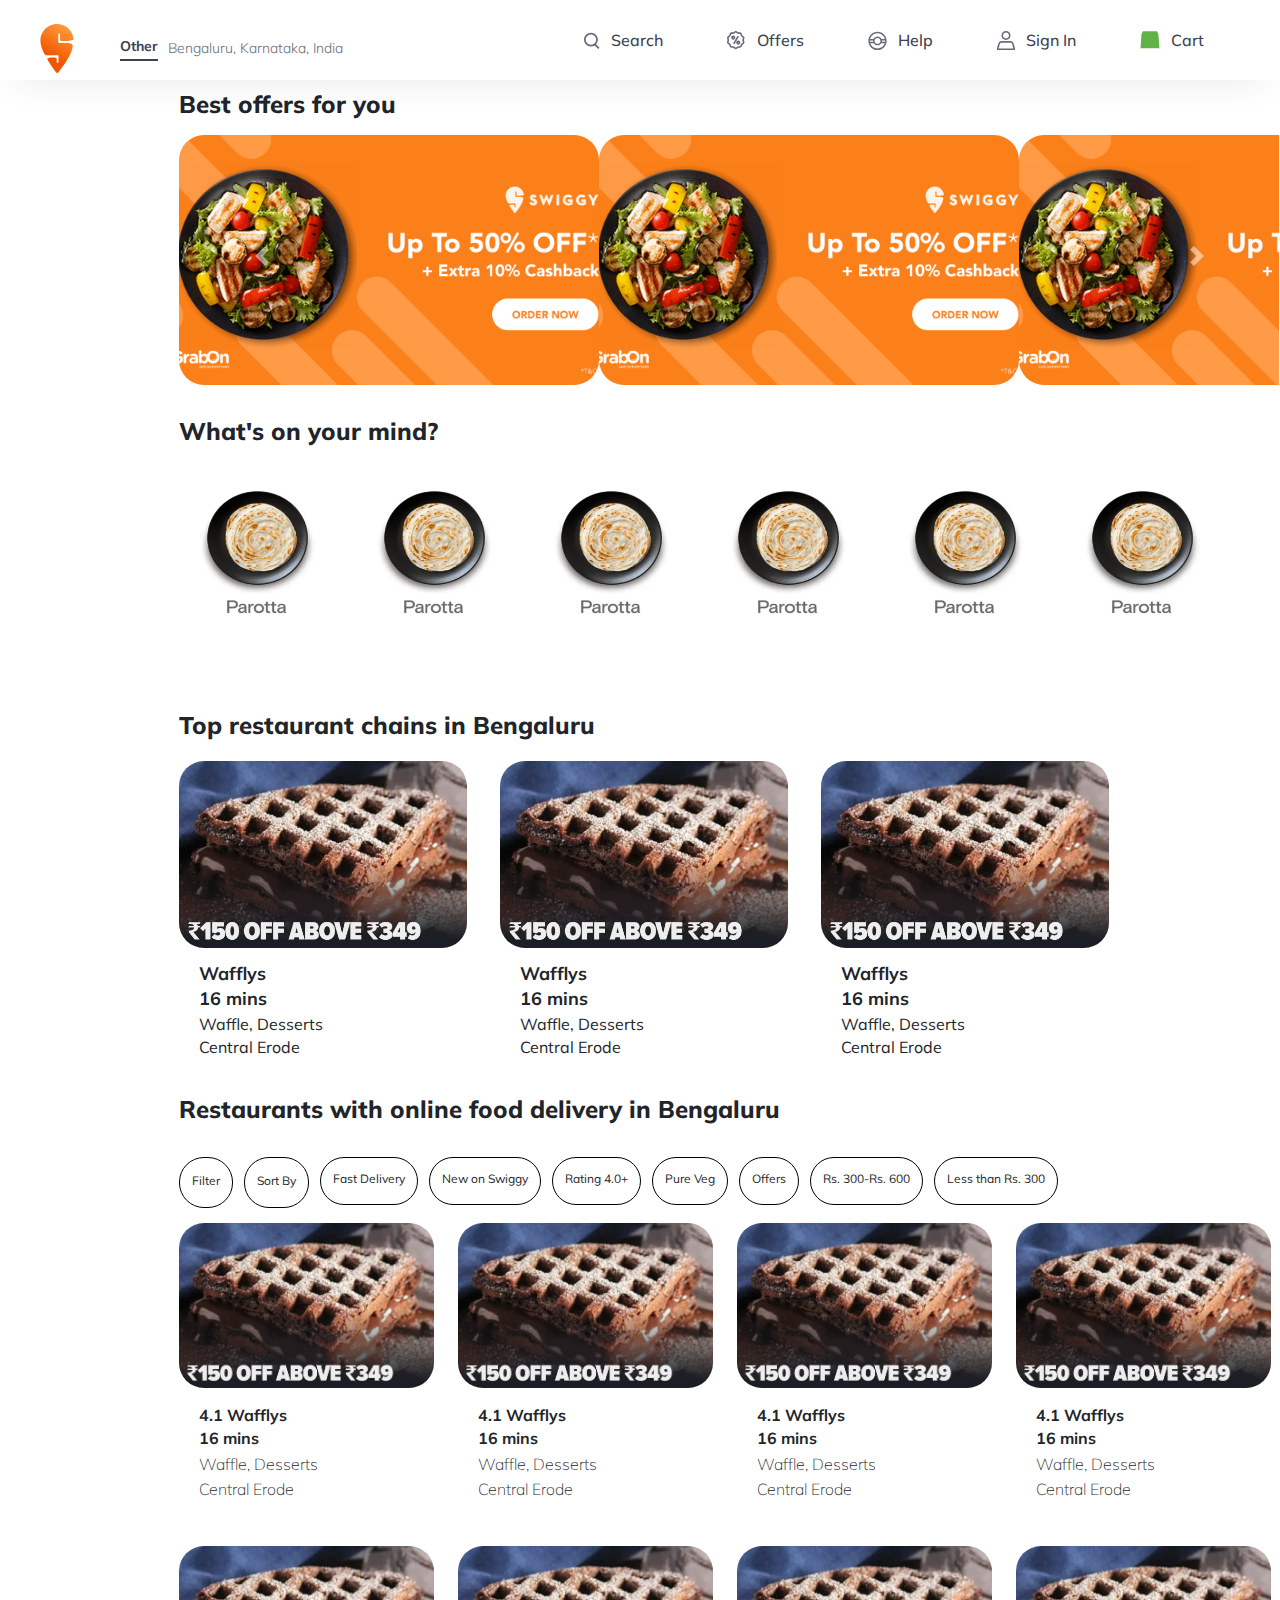
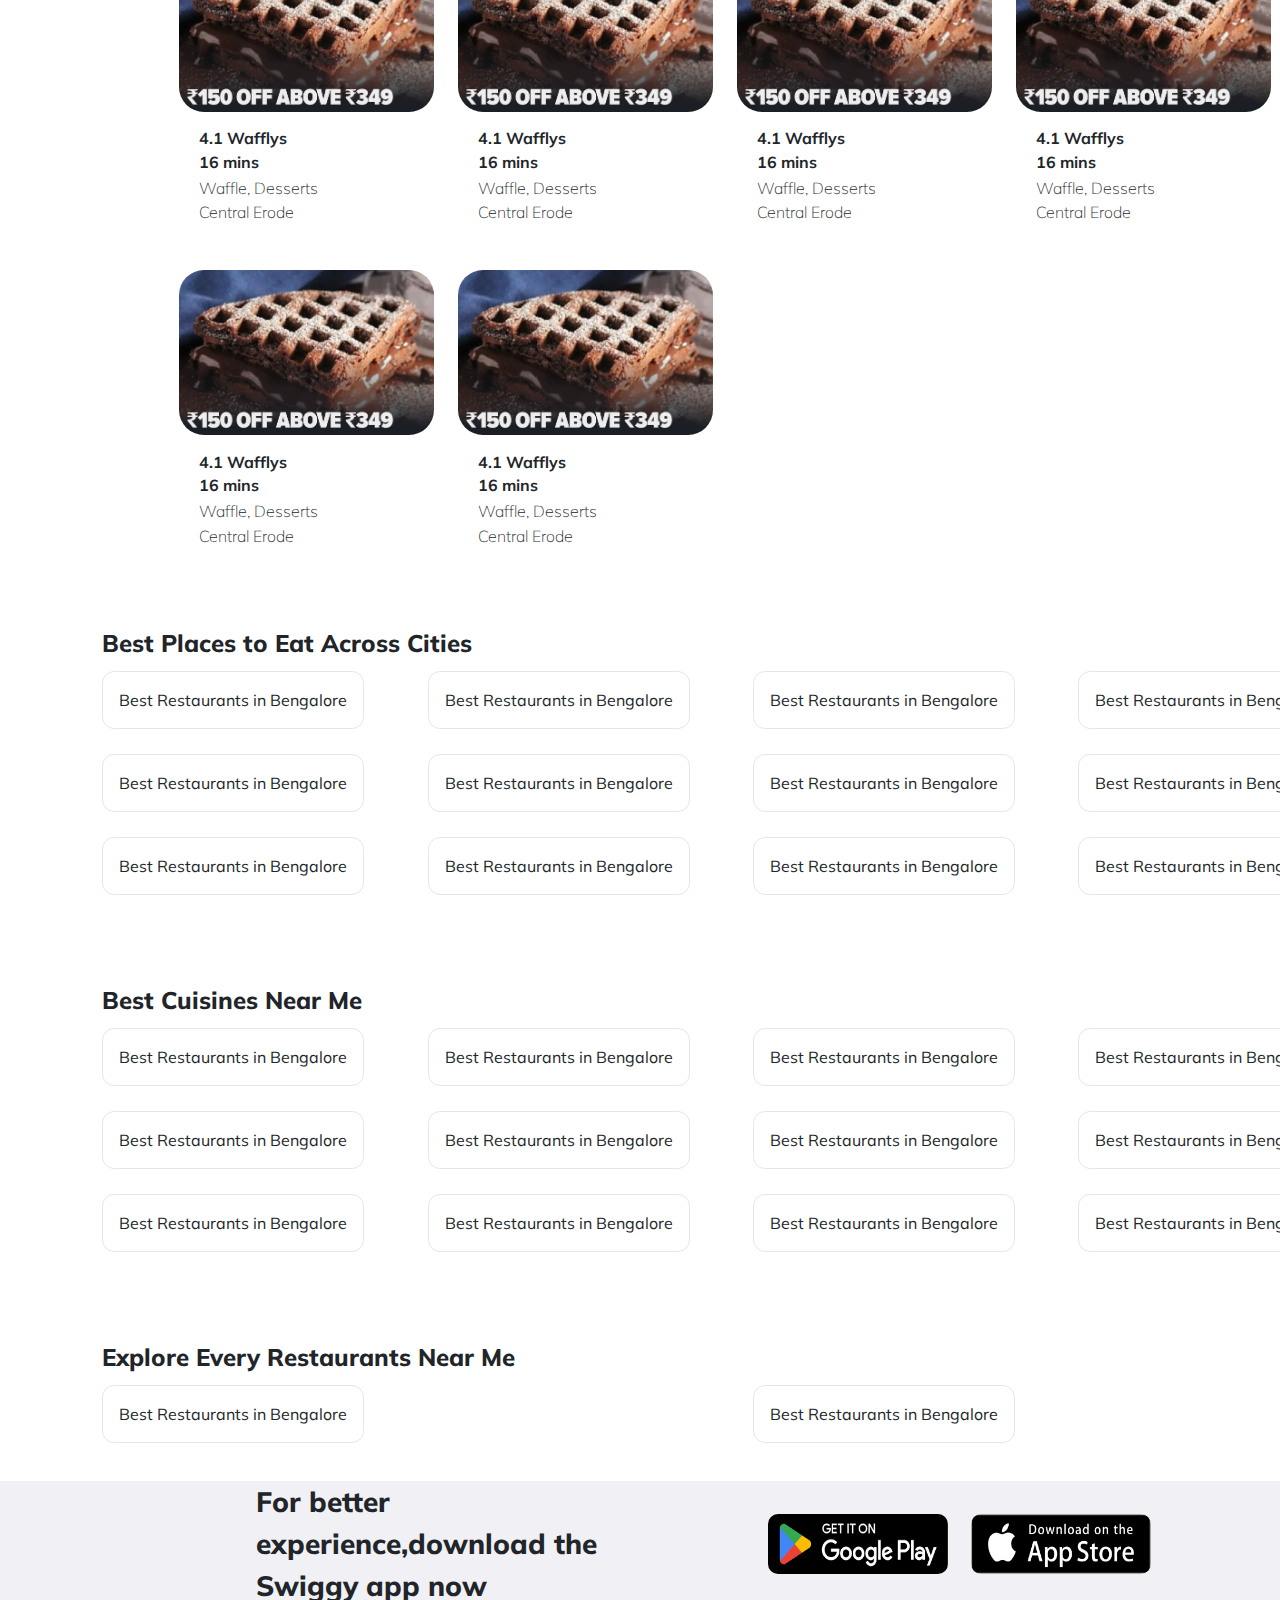
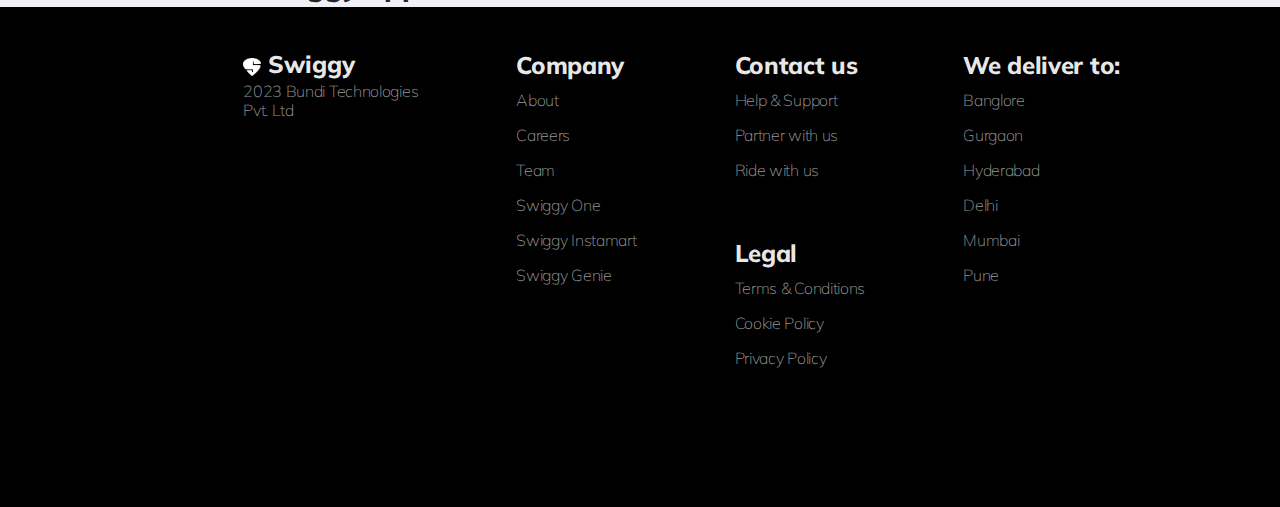
==== index.html @ 98f0576b "Initial commit of the swiggy clone" ====
<!DOCTYPE html>
<html lang="en">
  <head>
    <meta charset="UTF-8" />
    <title>
      Order food online from India's best food delivery service. Order from
      restaurants near you
    </title>
    <link rel="stylesheet" href="style.css" />
    <link rel="preconnect" href="https://fonts.googleapis.com" />
    <link rel="preconnect" href="https://fonts.gstatic.com" crossorigin />
    <link rel="stylesheet" href="https://cdn.jsdelivr.net/npm/bootstrap@4.0.0/dist/css/bootstrap.min.css" integrity="sha384-Gn5384xqQ1aoWXA+058RXPxPg6fy4IWvTNh0E263XmFcJlSAwiGgFAW/dAiS6JXm" crossorigin="anonymous">
    <link
      href="https://fonts.googleapis.com/css2?family=Mulish:wght@300;400;700;900&display=swap"
      rel="stylesheet"
    />
    <link
      rel="stylesheet"
      href="https://cdnjs.cloudflare.com/ajax/libs/font-awesome/6.2.0/css/all.min.css"
      integrity="sha512-xh6O/CkQoPOWDdYTDqeRdPCVd1SpvCA9XXcUnZS2FmJNp1coAFzvtCN9BmamE+4aHK8yyUHUSCcJHgXloTyT2A=="
      crossorigin="anonymous"
      referrerpolicy="no-referrer"
    />
  </head>

  <body>
      <header class="navigation">
        <div class="global-nav">
          <div class="nav">
            <div class="left">
              <a href="#home" class="logo">
                <svg
                  class="_8pSp-"
                  viewBox="0 0 559 825"
                  height="49"
                  width="34"
                  fill="#fc8019"
                >
                  <path
                    fill-rule="evenodd"
                    clip-rule="evenodd"
                    d="M542.92 388.542C546.805 366.526 542.355 349.598 530.881 340.76C513.621 327.466 487.698 320.236 425.954 320.236C380.271 320.236 331.225 320.286 310.268 320.275C308.322 319.894 301.285 317.604 301.02 309.112L300.734 174.289C300.727 165.779 307.531 158.857 315.943 158.839C324.369 158.825 331.204 165.723 331.211 174.226C331.211 174.226 331.421 247.414 331.441 273.424C331.441 275.936 332.892 281.8 338.549 283.328C375.43 293.267 561.865 285.999 558.967 251.804C543.147 109.96 424.476 0 280.394 0C235.021 0 192.065 10.9162 154.026 30.2754C62.9934 77.5955 -1.65904 173.107 0.0324268 283.43C1.23215 361.622 52.2203 500.605 83.434 521.234C97.8202 530.749 116.765 527.228 201.484 527.228C239.903 527.228 275.679 527.355 293.26 527.436C295.087 527.782 304.671 530.001 304.671 538.907L304.894 641.393C304.915 649.907 298.104 656.826 289.678 656.829C281.266 656.843 274.434 649.953 274.42 641.446C274.42 641.446 275.17 600.322 275.17 584.985C275.17 581.435 275.424 575.339 265.178 570.727C231.432 555.553 121.849 564.712 115.701 581.457C113.347 587.899 125.599 612.801 144.459 644.731C170.102 685.624 211.889 747.245 245.601 792.625C261.047 813.417 268.77 823.813 280.467 824.101C292.165 824.389 300.514 814.236 317.213 793.928C383.012 713.909 516.552 537.663 542.92 388.542Z"
                    fill="url(#paint0_linear_19447_66107)"
                  ></path>
                  <defs>
                    <linearGradient
                      id="paint0_linear_19447_66107"
                      x1="445.629"
                      y1="63.8626"
                      x2="160.773"
                      y2="537.598"
                      gradientUnits="userSpaceOnUse"
                    >
                      <stop stop-color="#FF993A"></stop>
                      <stop offset="1" stop-color="#F15700"></stop>
                    </linearGradient>
                  </defs>
                </svg>
              </a>
              <div class="location-div">
                <span class="other">Other</span>
                <span class="location">Bengaluru, Karnataka, India</span>
                <span class="arrow-down"
                  ><i class="fa-solid fa-angle-down"></i
                ></span>
              </div>
            </div>
            <div class="right">
              <ul class="items">
                <li>
                  <div class="nav-item">
                    <a href="">
                      <svg
                        class="_1GTCc"
                        viewBox="5 -1 12 25"
                        height="17"
                        width="17"
                        fill="#686b78"
                      >
                        <path
                          d="M17.6671481,17.1391632 L22.7253317,22.1973467 L20.9226784,24 L15.7041226,18.7814442 C14.1158488,19.8024478 12.225761,20.3946935 10.1973467,20.3946935 C4.56550765,20.3946935 0,15.8291858 0,10.1973467 C0,4.56550765 4.56550765,0 10.1973467,0 C15.8291858,0 20.3946935,4.56550765 20.3946935,10.1973467 C20.3946935,12.8789625 19.3595949,15.3188181 17.6671481,17.1391632 Z M10.1973467,17.8453568 C14.4212261,17.8453568 17.8453568,14.4212261 17.8453568,10.1973467 C17.8453568,5.97346742 14.4212261,2.54933669 10.1973467,2.54933669 C5.97346742,2.54933669 2.54933669,5.97346742 2.54933669,10.1973467 C2.54933669,14.4212261 5.97346742,17.8453568 10.1973467,17.8453568 Z"
                        ></path>
                      </svg>
                      <span>Search</span>
                    </a>
                  </div>
                </li>
                <li>
                  <div class="nav-item">
                    <a href="">
                      <svg
                        class="_1GTCc"
                        viewBox="0 0 32 32"
                        height="19"
                        width="19"
                        fill="#686b78"
                      >
                        <path
                          d="M14.2 2.864l-1.899 1.38c-0.612 0.447-1.35 0.687-2.11 0.687h-2.352c-0.386 0-0.727 0.248-0.845 0.613l-0.728 2.238c-0.235 0.721-0.691 1.348-1.302 1.79l-1.905 1.385c-0.311 0.226-0.442 0.626-0.323 0.991l0.728 2.241c0.232 0.719 0.232 1.492-0.001 2.211l-0.727 2.237c-0.119 0.366 0.011 0.767 0.323 0.994l1.906 1.384c0.61 0.445 1.064 1.070 1.3 1.79l0.728 2.24c0.118 0.365 0.459 0.613 0.844 0.613h2.352c0.759 0 1.497 0.24 2.107 0.685l1.9 1.381c0.313 0.227 0.736 0.227 1.048 0.001l1.9-1.38c0.613-0.447 1.349-0.687 2.11-0.687h2.352c0.384 0 0.726-0.248 0.845-0.615l0.727-2.235c0.233-0.719 0.688-1.346 1.302-1.794l1.904-1.383c0.311-0.226 0.442-0.627 0.323-0.993l-0.728-2.239c-0.232-0.718-0.232-1.49 0.001-2.213l0.727-2.238c0.119-0.364-0.012-0.765-0.324-0.992l-1.901-1.383c-0.614-0.445-1.070-1.074-1.302-1.793l-0.727-2.236c-0.119-0.366-0.461-0.614-0.845-0.614h-2.352c-0.76 0-1.497-0.239-2.107-0.685l-1.903-1.382c-0.313-0.227-0.736-0.226-1.047-0.001zM16.829 0.683l1.907 1.385c0.151 0.11 0.331 0.168 0.521 0.168h2.352c1.551 0 2.927 1 3.408 2.475l0.728 2.241c0.057 0.177 0.169 0.332 0.321 0.442l1.902 1.383c1.258 0.912 1.784 2.531 1.304 4.006l-0.726 2.234c-0.058 0.182-0.058 0.375-0.001 0.552l0.727 2.237c0.48 1.477-0.046 3.096-1.303 4.007l-1.9 1.38c-0.153 0.112-0.266 0.268-0.324 0.447l-0.727 2.237c-0.48 1.477-1.856 2.477-3.408 2.477h-2.352c-0.19 0-0.37 0.058-0.523 0.17l-1.904 1.383c-1.256 0.911-2.956 0.911-4.213-0.001l-1.903-1.384c-0.15-0.11-0.332-0.168-0.521-0.168h-2.352c-1.554 0-2.931-1.001-3.408-2.477l-0.726-2.234c-0.059-0.18-0.173-0.338-0.324-0.448l-1.902-1.381c-1.258-0.912-1.784-2.53-1.304-4.008l0.727-2.235c0.058-0.179 0.058-0.373 0.001-0.551l-0.727-2.236c-0.481-1.476 0.046-3.095 1.302-4.006l1.905-1.385c0.151-0.11 0.264-0.265 0.323-0.444l0.727-2.235c0.478-1.476 1.855-2.477 3.408-2.477h2.352c0.189 0 0.371-0.059 0.523-0.17l1.902-1.383c1.256-0.911 2.956-0.911 4.212 0zM18.967 23.002c-1.907 0-3.453-1.546-3.453-3.453s1.546-3.453 3.453-3.453c1.907 0 3.453 1.546 3.453 3.453s-1.546 3.453-3.453 3.453zM18.967 20.307c0.419 0 0.758-0.339 0.758-0.758s-0.339-0.758-0.758-0.758c-0.419 0-0.758 0.339-0.758 0.758s0.339 0.758 0.758 0.758zM10.545 14.549c-1.907 0-3.453-1.546-3.453-3.453s1.546-3.453 3.453-3.453c1.907 0 3.453 1.546 3.453 3.453s-1.546 3.453-3.453 3.453zM10.545 11.855c0.419 0 0.758-0.339 0.758-0.758s-0.339-0.758-0.758-0.758c-0.419 0-0.758 0.339-0.758 0.758s0.339 0.758 0.758 0.758zM17.78 7.882l2.331 1.352-7.591 13.090-2.331-1.352 7.591-13.090z"
                        ></path>
                      </svg>
                      <span>Offers</span>
                    </a>
                  </div>
                </li>
                <li>
                  <div class="nav-item">
                    <a href="">
                      <svg
                        class="_1GTCc"
                        viewBox="6 -1 12 25"
                        height="19"
                        width="19"
                        fill="#686b78"
                      >
                        <path
                          d="M21.966903,13.2244898 C22.0156989,12.8231523 22.0408163,12.4145094 22.0408163,12 C22.0408163,11.8357822 22.036874,11.6724851 22.029079,11.5101984 L17.8574333,11.5102041 C17.8707569,11.6717062 17.877551,11.8350597 17.877551,12 C17.877551,12.4199029 17.8335181,12.8295214 17.749818,13.2244898 L21.966903,13.2244898 Z M21.5255943,15.1836735 L16.9414724,15.1836735 C15.8950289,16.8045422 14.0728218,17.877551 12,17.877551 C9.92717823,17.877551 8.1049711,16.8045422 7.05852762,15.1836735 L2.47440565,15.1836735 C3.80564362,19.168549 7.56739481,22.0408163 12,22.0408163 C16.4326052,22.0408163 20.1943564,19.168549 21.5255943,15.1836735 Z M21.7400381,9.55102041 C20.6468384,5.18931674 16.7006382,1.95918367 12,1.95918367 C7.2993618,1.95918367 3.3531616,5.18931674 2.25996187,9.55102041 L6.6553883,9.55102041 C7.58404845,7.5276442 9.62792376,6.12244898 12,6.12244898 C14.3720762,6.12244898 16.4159515,7.5276442 17.3446117,9.55102041 L21.7400381,9.55102041 Z M2.03309705,13.2244898 L6.25018203,13.2244898 C6.16648186,12.8295214 6.12244898,12.4199029 6.12244898,12 C6.12244898,11.8350597 6.1292431,11.6717062 6.14256675,11.5102041 L1.97092075,11.5102041 C1.96312595,11.6724851 1.95918367,11.8357822 1.95918367,12 C1.95918367,12.4145094 1.98430112,12.8231523 2.03309705,13.2244898 Z M12,24 C5.372583,24 0,18.627417 0,12 C0,5.372583 5.372583,0 12,0 C18.627417,0 24,5.372583 24,12 C24,18.627417 18.627417,24 12,24 Z M12,15.9183673 C14.1640545,15.9183673 15.9183673,14.1640545 15.9183673,12 C15.9183673,9.83594547 14.1640545,8.08163265 12,8.08163265 C9.83594547,8.08163265 8.08163265,9.83594547 8.08163265,12 C8.08163265,14.1640545 9.83594547,15.9183673 12,15.9183673 Z"
                        ></path>
                      </svg>
                      <span>Help</span>
                    </a>
                  </div>
                </li>
                <li>
                  <div class="nav-item">
                    <a href="">
                      <svg
                        class="_1GTCc"
                        viewBox="6 0 12 24"
                        height="19"
                        width="18"
                        fill="#686b78"
                      >
                        <path
                          d="M11.9923172,11.2463768 C8.81761115,11.2463768 6.24400341,8.72878961 6.24400341,5.62318841 C6.24400341,2.5175872 8.81761115,0 11.9923172,0 C15.1670232,0 17.740631,2.5175872 17.740631,5.62318841 C17.740631,8.72878961 15.1670232,11.2463768 11.9923172,11.2463768 Z M11.9923172,9.27536232 C14.0542397,9.27536232 15.7257581,7.64022836 15.7257581,5.62318841 C15.7257581,3.60614845 14.0542397,1.97101449 11.9923172,1.97101449 C9.93039471,1.97101449 8.25887628,3.60614845 8.25887628,5.62318841 C8.25887628,7.64022836 9.93039471,9.27536232 11.9923172,9.27536232 Z M24,24 L0,24 L1.21786143,19.7101449 L2.38352552,15.6939891 C2.85911209,14.0398226 4.59284263,12.7536232 6.3530098,12.7536232 L17.6316246,12.7536232 C19.3874139,12.7536232 21.1256928,14.0404157 21.6011089,15.6939891 L22.9903494,20.5259906 C23.0204168,20.63057 23.0450458,20.7352884 23.0641579,20.8398867 L24,24 Z M21.1127477,21.3339312 L21.0851024,21.2122487 C21.0772161,21.1630075 21.0658093,21.1120821 21.0507301,21.0596341 L19.6614896,16.2276325 C19.4305871,15.4245164 18.4851476,14.7246377 17.6316246,14.7246377 L6.3530098,14.7246377 C5.4959645,14.7246377 4.55444948,15.4231177 4.32314478,16.2276325 L2.75521062,21.6811594 L2.65068631,22.0289855 L21.3185825,22.0289855 L21.1127477,21.3339312 Z"
                        ></path>
                      </svg>
                      <span>Sign In</span>
                    </a>
                  </div>
                </li>
                <li>
                  <div class="nav-item">
                    <a href="">
                      <svg
                        class="_1GTCc _173fq"
                        viewBox="-1 0 37 32"
                        height="20"
                        width="20"
                        fill="#60b246"
                      >
                        <path
                          d="M4.438 0l-2.598 5.11-1.84 26.124h34.909l-1.906-26.124-2.597-5.11z"
                        ></path>
                      </svg>
                      <span>Cart</span>
                    </a>
                  </div>
                </li>
              </ul>
            </div>
          </div>
        </div>
      </header>
      <section class="main">
        <div class="offers">
          <h2>Best offers for you</h2>
          <div class="offer_items carousel slide" id="mycarousel" data-ride="carousel">
            <div class="carousel-inner">
              <div class="carousel-item active"><img src="./images/offer1.png" width="420" height="250"></a></div>
              <div class="carousel-item active"><img src="./images/offer1.png" width="420" height="250"></div>
              <div class="carousel-item active"><img src="./images/offer1.png" width="420" height="250"></div>
              <div class="carousel-item"><img src="./images/offer1.png" width="420" height="250"></div>
              <a class="carousel-control-prev" href="#mycarousel" role="button" data-slide="prev">
                <span class="carousel-control-prev-icon" aria-hidden="true"></span>
                <span class="sr-only">Previous</span>
              </a>
              <a class="carousel-control-next" href="#mycarousel" role="button" data-slide="next">
                <span class="carousel-control-next-icon" aria-hidden="true"></span>
                <span class="sr-only">Next</span>
              </a>
            </div>
          </div>
        </div>
        <div class="dishes">
          <h2>What's on your mind?</h2>
          <div class="variety">
            <img src="./images/parotta.png" width="140" height="140">
            <img src="./images/parotta.png" width="140" height="140">
            <img src="./images/parotta.png" width="140" height="140">
            <img src="./images/parotta.png" width="140" height="140">
            <img src="./images/parotta.png" width="140" height="140">
            <img src="./images/parotta.png" width="140" height="140">
          </div>
        </div>

        <div class="top_restaurant">
          <h2>Top restaurant chains in Bengaluru</h2>
          <div class="restaurant_types">
            <div class="card" style="width: 18rem;">
              <img class="card-img-top" src="images/waffy.png" alt="Card image cap">
              <div class="card-body">
                <h5>Wafflys</h5>
                <h5>16 mins</h5>
                <p>Waffle, Desserts</p>
                <p class="address">Central Erode</p>
              </div>
            </div>
            <div class="card" style="width: 18rem;">
              <img class="card-img-top" src="images/waffy.png" alt="Card image cap">
              <div class="card-body">
                <h5>Wafflys</h5>
                <h5>16 mins</h5>
                <p>Waffle, Desserts</p>
                <p class="address">Central Erode</p>
              </div>
            </div>
            <div class="card" style="width: 18rem;">
              <img class="card-img-top" src="images/waffy.png" alt="Card image cap">
              <div class="card-body">
                <h5>Wafflys</h5>
                <h5>16 mins</h5>
                <p>Waffle, Desserts</p>
                <p class="address">Central Erode</p>
              </div>
            </div>
          </div>
        </div>
        <h2 class="online_food">Restaurants with online food delivery in Bengaluru</h2>
        <div class="buttons">
          <div class="filters">
            <p>Filter <span><i class="fa-solid fa-sliders"></i></span></p>
          </div>
          <div class="filters">
            <p>Sort By <span><i class="fa-solid fa-arrow-down"></i></span></p>
          </div>
          <div class="filters">
            <p>Fast Delivery</p>
          </div>
          <div class="filters">
            <p>New on Swiggy</p>
          </div>
          <div class="filters">
            <p>Rating 4.0+</p>
          </div>
          <div class="filters">
            <p>Pure Veg</p>
          </div>
          <div class="filters">
            <p>Offers</p>
          </div>
          <div class="filters">
            <p>Rs. 300-Rs. 600</p>
          </div>
          <div class="filters">
            <p>Less than Rs. 300</p>
          </div>
        </div>

        <div class="restaurants">
          <div class="card">
            <img class="card-img-top" src="images/waffy.png" alt="Card image cap">
            <div class="card-body">
              <h5><span><i class="fa-solid fa-star"></i></span>4.1 <span class="dot"><i class="fa-solid fa-circle"></i></span> Wafflys</h5>
              <h5>16 mins</h5>
              <p>Waffle, Desserts</p>
              <p class="address">Central Erode</p>
            </div>
          </div>
          <div class="card">
            <img class="card-img-top" src="images/waffy.png" alt="Card image cap">
            <div class="card-body">
              <h5><span><i class="fa-solid fa-star"></i></span>4.1 <span class="dot"><i class="fa-solid fa-circle"></i></span> Wafflys</h5>
              <h5>16 mins</h5>
              <p>Waffle, Desserts</p>
              <p class="address">Central Erode</p>
            </div>
          </div>
          <div class="card">
            <img class="card-img-top" src="images/waffy.png" alt="Card image cap">
            <div class="card-body">
              <h5><span><i class="fa-solid fa-star"></i></span>4.1 <span class="dot"><i class="fa-solid fa-circle"></i></span> Wafflys</h5>
              <h5>16 mins</h5>
              <p>Waffle, Desserts</p>
              <p class="address">Central Erode</p>
            </div>
          </div>
          <div class="card">
            <img class="card-img-top" src="images/waffy.png" alt="Card image cap">
            <div class="card-body">
              <h5><span><i class="fa-solid fa-star"></i></span>4.1 <span class="dot"><i class="fa-solid fa-circle"></i></span> Wafflys</h5>
              <h5>16 mins</h5>
              <p>Waffle, Desserts</p>
              <p class="address">Central Erode</p>
            </div>
          </div>
          <div class="card">
            <img class="card-img-top" src="images/waffy.png" alt="Card image cap">
            <div class="card-body">
              <h5><span><i class="fa-solid fa-star"></i></span>4.1 <span class="dot"><i class="fa-solid fa-circle"></i></span> Wafflys</h5>
              <h5>16 mins</h5>
              <p>Waffle, Desserts</p>
              <p class="address">Central Erode</p>
            </div>
          </div>
          <div class="card">
            <img class="card-img-top" src="images/waffy.png" alt="Card image cap">
            <div class="card-body">
              <h5><span><i class="fa-solid fa-star"></i></span>4.1 <span class="dot"><i class="fa-solid fa-circle"></i></span> Wafflys</h5>
              <h5>16 mins</h5>
              <p>Waffle, Desserts</p>
              <p class="address">Central Erode</p>
            </div>
          </div>
          <div class="card">
            <img class="card-img-top" src="images/waffy.png" alt="Card image cap">
            <div class="card-body">
              <h5><span><i class="fa-solid fa-star"></i></span>4.1 <span class="dot"><i class="fa-solid fa-circle"></i></span> Wafflys</h5>
              <h5>16 mins</h5>
              <p>Waffle, Desserts</p>
              <p class="address">Central Erode</p>
            </div>
          </div>
          <div class="card">
            <img class="card-img-top" src="images/waffy.png" alt="Card image cap">
            <div class="card-body">
              <h5><span><i class="fa-solid fa-star"></i></span>4.1 <span class="dot"><i class="fa-solid fa-circle"></i></span> Wafflys</h5>
              <h5>16 mins</h5>
              <p>Waffle, Desserts</p>
              <p class="address">Central Erode</p>
            </div>
          </div>
          <div class="card">
            <img class="card-img-top" src="images/waffy.png" alt="Card image cap">
            <div class="card-body">
              <h5><span><i class="fa-solid fa-star"></i></span>4.1 <span class="dot"><i class="fa-solid fa-circle"></i></span> Wafflys</h5>
              <h5>16 mins</h5>
              <p>Waffle, Desserts</p>
              <p class="address">Central Erode</p>
            </div>
          </div>
          <div class="card">
            <img class="card-img-top" src="images/waffy.png" alt="Card image cap">
            <div class="card-body">
              <h5><span><i class="fa-solid fa-star"></i></span>4.1 <span class="dot"><i class="fa-solid fa-circle"></i></span> Wafflys</h5>
              <h5>16 mins</h5>
              <p>Waffle, Desserts</p>
              <p class="address">Central Erode</p>
            </div>
          </div>
        </div>
      </section>
      <section class="best_places">
        <div class="across">
          <h2>Best Places to Eat Across Cities</h2>
          <div class="places">
            <div class="place">
              <p>Best Restaurants in Bengalore</p>
            </div>
            <div class="place">
              <p>Best Restaurants in Bengalore</p>
            </div>
            <div class="place">
              <p>Best Restaurants in Bengalore</p>
            </div>
            <div class="place">
              <p>Best Restaurants in Bengalore</p>
            </div>
            <div class="place">
              <p>Best Restaurants in Bengalore</p>
            </div>
            <div class="place">
              <p>Best Restaurants in Bengalore</p>
            </div>
            <div class="place">
              <p>Best Restaurants in Bengalore</p>
            </div>
            <div class="place">
              <p>Best Restaurants in Bengalore</p>
            </div>
            <div class="place">
              <p>Best Restaurants in Bengalore</p>
            </div>
            <div class="place">
              <p>Best Restaurants in Bengalore</p>
            </div>
            <div class="place">
              <p>Best Restaurants in Bengalore</p>
            </div>
            <div class="place">
              <p>Best Restaurants in Bengalore</p>
            </div>
          </div>
        </div>
        <div class="near">
          <h2 class="Cuisines">Best Cuisines Near Me</h2>
          <div class="places">
            <div class="place">
              <p>Best Restaurants in Bengalore</p>
            </div>
            <div class="place">
              <p>Best Restaurants in Bengalore</p>
            </div>
            <div class="place">
              <p>Best Restaurants in Bengalore</p>
            </div>
            <div class="place">
              <p>Best Restaurants in Bengalore</p>
            </div>
            <div class="place">
              <p>Best Restaurants in Bengalore</p>
            </div>
            <div class="place">
              <p>Best Restaurants in Bengalore</p>
            </div>
            <div class="place">
              <p>Best Restaurants in Bengalore</p>
            </div>
            <div class="place">
              <p>Best Restaurants in Bengalore</p>
            </div>
            <div class="place">
              <p>Best Restaurants in Bengalore</p>
            </div>
            <div class="place">
              <p>Best Restaurants in Bengalore</p>
            </div>
            <div class="place">
              <p>Best Restaurants in Bengalore</p>
            </div>
            <div class="place">
              <p>Best Restaurants in Bengalore</p>
            </div>

          </div>
        </div>
        <div class="every">
          <h2>Explore Every Restaurants Near Me</h2>
          <div class="places">
            <div class="place">
              <p>Best Restaurants in Bengalore</p>
            </div>
            <div class="place">
              <p>Best Restaurants in Bengalore</p>
            </div>
          </div>
        </div>
      </section>
      <div class="app">
        <div class="para">For better experience,download the Swiggy app now</div>
        <div class="download">
          <img class="play" src="./images/google play.png" width="180" height="60">
          <img class="apple" src="./images/apple store.png" width="180" height="60">
        </div>
      </div>
      <footer>
        <div class="details">
          <div class="swiggy">
            <div class="title">
              <img src="./images/swiggy-icon-348x512-qsubahgy.png" alt="" width="18" height="18">
              <span>Swiggy</span>
              <p>2023 Bundi Technologies<br>Pvt. Ltd</p>
            </div>
          </div>
          <div class="company">
            <p class="title">Company</p>
            <p>About</p>
            <p>Careers</p>
            <p>Team</p>
            <p>Swiggy One</p>
            <p>Swiggy Instamart</p>
            <p>Swiggy Genie</p>
          </div>
          <div class="contact">
            <p class="title">Contact us</p>
            <p>Help & Support</p>
            <p>Partner with us</p>
            <p>Ride with us</p><br><br>
            <p class="title">Legal</p>
            <p>Terms & Conditions</p>
            <p>Cookie Policy</p>
            <p>Privacy Policy</p>
          </div>
          <div class="deliver">
            <p class="title">We deliver to:</p>
            <p>Banglore</p>
            <p>Gurgaon</p>
            <p>Hyderabad</p>
            <p>Delhi</p>
            <p>Mumbai</p>
            <p>Pune</p>

          </div>
        </div>
      </footer>
  </body>
</html>
---- style.css ----
* {
    margin: 0;
    padding: 0;
    font-family: 'Mulish', sans-serif;
  }
  
  /* navbar section */
  .navigation {
    box-shadow: 0 15px 40px -20px rgb(40 44 63 / 15%);
    position: fixed;
    top: 0;
    left: 0;
    right: 0;
    height: 80px;
    background: #fff;
    z-index: 1000;
    padding: 0 20px;
  }
  .navigation .nav {
    max-width: 1200px;
    min-width: 1200px;
    position: relative;
    margin: 0 auto;
    height: 80px;
    background: #fff;
    display: flex;
    justify-content: space-between;
  }
  .navigation .left {
    display: flex;
    align-items: center;
  }
  .navigation .left .logo {
    display: block;
    height: 49px;
    transition: transform 0.3s cubic-bezier(0.215, 0.61, 0.355, 1);
    margin-right: 16px;
  }
  .navigation .left .logo:hover {
    transform: scale(1.1);
  }
  .navigation .location-div,
  .other {
    position: relative;
  }
  .navigation .location-div {
    display: flex;
    align-items: center;
    margin-left: 30px;
    max-width: 300px;
    height: 30px;
    cursor: pointer;
    margin-bottom: -1px;
    padding-right: 10px;
    font-size: 14px;
  }
  .navigation .right {
    position: relative;
  }
  .location-div .other {
    font-weight: 700;
    color: #3d4152;
    float: left;
    padding-bottom: 2px;
    border-bottom: 2px solid #3d4152;
  }
  .location-div .other:hover {
    color: #fc8019;
    border-bottom: 2px solid #fc8019;
  }
  .location-div .location {
    display: block;
    font-weight: 300;
    padding-left: 5px;
    margin-left: 5px;
    color: #686b78;
  }
  .location-div .arrow-down {
    position: absolute;
    right: -6%;
    top: 50%;
    transform: translateY(-50%);
    font-size: 1rem;
    color: #fc8019;
    font-weight: 700;
  }
  .right .items {
    display: flex;
    align-items: center;
  }
  .right .items li {
    margin-right: 36px;
    color: #3d4152;
    font-size: 16px;
    font-weight: 500;
    list-style-type: none;
  }
  .right .items .nav-item {
    display: flex;
    align-items: center;
    padding-left: 28px;
    position: relative;
    height: 80px;
    cursor: pointer;
  }
  .right .items .nav-item a {
    display: flex;
    align-items: center;
    text-decoration: none;
    color: #3d4152;
    font-size: 16px;
  }
  .nav-item a:hover {
    color: #fc8019;
  }
  
  .nav-item a span {
    padding-left: 11px;
  }
  .right .items li:last-child a svg {
    color: #60b246;
  }
  
  .main
  {
    width: 1100px;
    margin-left: 14%;
    overflow: hidden;
  }
  .offers
  {
    width: 100%;
    height: 250px;
    margin-bottom: 7%;
  }
  .offers h2
  {
    font-size: 24px;
    font-weight: 800;
  }
  .offers .offer_items img
  {
    border-radius: 25px;
    object-fit: cover;
    margin-top: 2%;
    margin-right: 2%;
  }
  .carousel-inner
  {
    display: flex;
  }
  .dishes
  {
    width:100%;
    height: 250px;
    margin-bottom: 4%;
  }
  .dishes h2
  {
    font-size: 24px;
    font-weight: 800;
  }
  .dishes .variety img
  {
    margin-top: 3%;
    margin-left: 1%;
    margin-right: 2%;
  }
  .top_restaurant h2
  {
    font-size: 24px;
    font-weight: 800;
  }
  .top_restaurant .restaurant_types
  {
    margin-top: 2%;
    display: flex;
  }
  .top_restaurant .restaurant_types .card
  {
    border: none;
    margin-right: 3%;
    cursor: pointer;
  }
  .top_restaurant .restaurant_types .card img
  {
    border-radius: 25px;
  }
  .top_restaurant .restaurant_types .card .card-body h5
  {
    font-size: 18px;
    font-weight: 700;
    margin-top: -2%;
  }
  .top_restaurant .restaurant_types .card .card-body p
  {
    margin-top: -2%;
  }
  .top_restaurant .restaurant_types .card .card-body .address
  {
    margin-top: -7%;
  }
  .online_food
  {
    font-size: 24px;
    font-weight: 800;
  }
  .buttons
  {
    display: flex;
    margin-top: 3%;
  }
  .buttons .filters
  {
    width: fit-content;
    height: fit-content;
    padding: 12px 12px 0 12px;
    align-items: center;
    border: 1px solid #000;
    border-radius: 25px;
    margin-right: 1%;
  }
  .buttons .filters p
  {
    font-size: 12px;
  }
  .buttons .filters i
  {
    font-size: 14px;
  }
  .restaurants
  {
    display: grid;
    grid-template-columns: repeat(auto-fit,minmax(250px,1fr));
    grid-column-gap: 16px;
    grid-row-gap:1%;
    margin-top: 15px;
  }
  .restaurants .card
  {
    border: none;
    margin-right: 3%;
    cursor: pointer;
  }
  .restaurants .card img
  {
    border-radius: 25px;
  }
  .restaurants .card .card-body h5
  {
    font-size: 16px;
    font-weight: 700;
    margin-top: -2%;
  }
  .restaurants .card .card-body h5 .dot i
  {
    font-size: 4px;
  }
  .restaurants .card .card-body h5 span i
  {
    font-size: 18px;
  }
  .restaurants .card .card-body p
  {
    margin-top: -2%;
    font-size: 16px;
    font-weight: 200;
  }
  .restaurants .card .card-body .address
  {
    margin-top: -7%;
  }
  .best_places
  {
    width: 1300px;
    margin-left: 8%;
    margin-top: 5%;
    margin-bottom: 3%;
  }
  .best_places .across h2
  {
    font-size: 24px;
    font-weight: 800;
  }
  .best_places .across .places
  {
    margin-top: 1%;
    display: grid;
    grid-template-columns: repeat(auto-fit,minmax(280px,1fr));
    grid-column-gap: 1px;
    grid-row-gap: 25px;
  }
  .best_places .across .places .place
  {
    padding: 16px 16px 0 16px;
    box-sizing: border-box;
    border: 1.5px solid rgba(2, 6, 12, 0.1);
    border-radius: 12px;
    width: fit-content;
    height: fit-content;
  }
  .best_places .near h2
  {
    font-size: 24px;
    font-weight: 800;
    margin-top: 7%;
  }
  .best_places .near .places
  {
    margin-top: 1%;
    display: grid;
    grid-template-columns: repeat(auto-fit,minmax(280px,1fr));
    grid-column-gap: 1px;
    grid-row-gap: 25px;
  }
  .best_places .near .places .place
  {
    padding: 16px 16px 0 16px;
    box-sizing: border-box;
    border: 1.5px solid rgba(2, 6, 12, 0.1);
    border-radius: 12px;
    width: fit-content;
    height: fit-content;
  }
  .best_places .every h2
  {
    font-size: 24px;
    font-weight: 800;
    margin-top: 7%;
  }
  .best_places .every .places
  {
    margin-top: 1%;
    display: grid;
    grid-template-columns: repeat(auto-fit,minmax(500px,1fr));
    grid-column-gap: 1px;
    grid-row-gap: 25px;
  }
  .best_places .every .places .place
  {
    padding: 16px 16px 0 16px;
    box-sizing: border-box;
    border: 1.5px solid rgba(2, 6, 12, 0.1);
    border-radius: 12px;
    width: fit-content;
    height: fit-content;
  }
  .app
  {
    display: flex;
    flex-direction: row;
    align-items: center;
    justify-content: center;
    min-height: 104px;
    background-color: rgb(240, 240, 245);
  }
  .app .para
  {
    flex-basis: 30%;
    font-size: 28px;
    font-weight: 800;
    margin-left: 20%;
  }
  .app .download
  {
    flex-basis: 50%;
  }
  .app .download .play
  {
    margin-left: 20%;
    border-radius: 10px;
  }
  .app .download .apple
  {
    margin-left: 3%;
    border-radius: 10px;
  }
  footer
  {
    background-color: #000;
    height: 500px;
  }
  footer .details
  {
    width: 980px;
    margin-left: 19%;
    display: flex;
    margin-bottom: 7%;
  }
  footer .title
  {
    font-size: 24px;
    font-weight: 800;
    color: rgba(255, 255, 255, 0.92);
  }
  footer p
  {
    font-size: 16px;
    font-weight: 200;
    line-height: 19px;
    letter-spacing: -0.3px;
    color: rgba(255, 255, 255, 0.6);
  }
  footer .details .swiggy .title img
  {
    filter:invert(100%);
  }
  footer .details .swiggy
  {
    margin-top: 4%;
  }
  footer .details .company
  {
    margin-top: 5%;
    margin-left: 10%;
  }
  footer .details .contact
  {
    margin-top: 5%;
    margin-left: 10%;
  }
  footer .details .deliver
  {
    margin-top: 5%;
    margin-left: 10%;
  }




  /* Restaurant Page */
  .browse
  {
    position: fixed;
    top: 90%;
    left: 45%;
  }
  .browse button
  {
    width: 150px;
    height: 40px;
    border-radius: 30px;
    background: #5d8ed5;
    color: #fff;
    text-align: center;
    box-shadow: 0 5px 10px 0 rgba(0,0,0,.3), 0 2px 1px 0 rgba(93,141,213,.2);
    margin-left: 4px;
    font-weight: 600;
    font-size: .73rem;
    transform: scaleX(1);
    transition: transform .25s ease-in-out;
    border: none;
    cursor: pointer;
    z-index: 1;
  }
  section
  {
    width: 800px;
    margin-left: 25%;
    margin-top: 7%;
    overflow: hidden;
  }
  .topbar
  {
    width: 100%;
    height: 50px;
    display: flex;
  }
  .topbar .search
  {
    padding-left: 75%;
  }
  .topbar .search i
  {
    font-size: 17px;
    cursor: pointer;
  }
  .topbar span
  {
    color: #93959F;
    font-size: 10px;
    cursor: pointer;
  }
  .topbar span:hover
  {
    color: #535665;
  }
  .topbar span:nth-child(3)
  {
    color: #535665;
  }
  .restaurant-header
  {
    padding-left: 1%;
  }
  .restaurant-header .restaurant-name
  {
    width: 100%;
    display: flex;
  }
  .restaurant-header .restaurant-name .info p
  {
    line-height: 1.6rem;
  }
  .restaurant-header .restaurant-name .rate
  {
    padding-left: 61%;
  }
  .restaurant-header .restaurant-name .rate .rating
  {
    width: 64px;
    height: 70px;
    border: 1px solid black;
    margin-left: 50%;
    text-align: center;
    padding: 8px;
    border-radius: 5px;
    background-color: #fff;
    display: flex;
    flex-direction: column;
    justify-content: space-around;
    cursor: pointer;
  }
  .restaurant-header .restaurant-name .rating .star
  {
    color: #3d9b6d;
    font-size: 14px;
  }
  .restaurant-header .restaurant-name .rating .count
  {
    font-size: 9px;
    color: #8b8d97;
  }
  .restaurant-header .duration
  {
    margin-top: 1%;
    display: flex;
  }
  .restaurant-header .duration .rupee
  {
    margin-left: 3%;
  }
  .restaurant-header .restaurant-name .info .name, .restaurant-header .duration div .time, .restaurant-header .duration .rupee .ft
  {
    font-weight: bolder;
  }
   .restaurant-name .info .dishes,.restaurant-header .restaurant-name .info .area
  {
    font-size: 13px;
    color: #93959F;
  }
  .restaurant-header .delivery
  {
    margin-top: 2%;
    margin-bottom: 2%;
    font-size: 14px;
    color: #93959F;
  }
  .restaurant-header .delivery i
  {
    margin-right: 0.5%;
  }
  .bank_offers
  {
    width: fit-content;
    margin-top: 2%;
    padding-left: 1%;
    display: flex;
  }
  .bank_offers .card
  {
    width: fit-content;
    height: fit-content;
    border-radius: 5px;
    border: 1px solid #000;
    padding: 8px;
    margin-right: 1%;
    cursor: pointer;
  }
  .bank_offers .card .offer1
  {
    font-size: 15px;
    color: #686b78;
    line-height: 1.6rem;
  }
  .bank_offers .card .offer1 i
  {
    margin-right: 5%;
  }
  .bank_offers .card .offer2
  {
    font-size: 12px;
    color: #93959F;
  }
  .veg
  {
    margin-top: 3%;
    padding-left: 1%;
    margin-bottom: 3%;
  }
  .veg p
  {
    font-size: 12px;
    color: #535665;
  }
  .veg p i
  {
    margin-right: 1%;
    color: #3d9b6d;
  }
  .recommended
  {
    margin-top: 3%;
    padding-left: 1%;
  }
  .recommended .recommended-header
  {
    position: relative;
  }
  .recommended .recommended-header p
  {
    font-size: 18px;
    font-weight: bolder;
  }
  .recommended .recommended-header span i
  {
    position: absolute;
    left: 88%;
    top: 1%;
  }
  .recommended .item
  {
    width: 100%;
    display: flex;
    margin-top: 1%;
    margin-bottom: 3%;
  }
  .recommended .item .left
  {
    flex-basis: 80%;
  }
  .recommended .item .right
  {
    flex-basis: 15%;
    position: relative;
  }
  .recommended .item .left .leaf
  {
    color: #3d9b6d;
    font-size: 14px;
  }
  .recommended .item .left .str
  {
    color: #fc8019;
    font-size: 12px;
  }
  .recommended .item .left .bs
  {
    color: #fc8019;
    font-size: 13px;
  }
  .recommended .item .left .title
  {
    font-size: 17px;
    font-weight: bolder;
    padding-left: 5px;
    margin-top: 2px;
  }
  .recommended .item .left .rate
  {
    font-size: 14px;
    color: #3E4152;
    padding-left: 5px;
    margin-top: 2px;
  }
  .recommended .item .left .item-info
  {
    margin-top: 2%;
    font-size: 12px;
    color: #282c3f73;
    padding-left: 5px;
  }
  .recommended .item .right img
  {
    width: 100px;
    height: 100px;
    border-radius: 5px;
  }
  .recommended .item .right #fa-minus
  {
    margin-right: 5px;
    display: none;
  }
  .recommended .item .right #fa-plus
  {
    margin-left: 5px;
    display: none;
  }
  .add
  {
    width: 80px;
    height: 30px;
    position: absolute;
    top: 80px;
    right: 27px;
    background-color: #fff;
    color: #60b246;
    font-size: 12px;
    text-align: center;
    border-radius: 5px;
    border: none;
    cursor: pointer;
  }
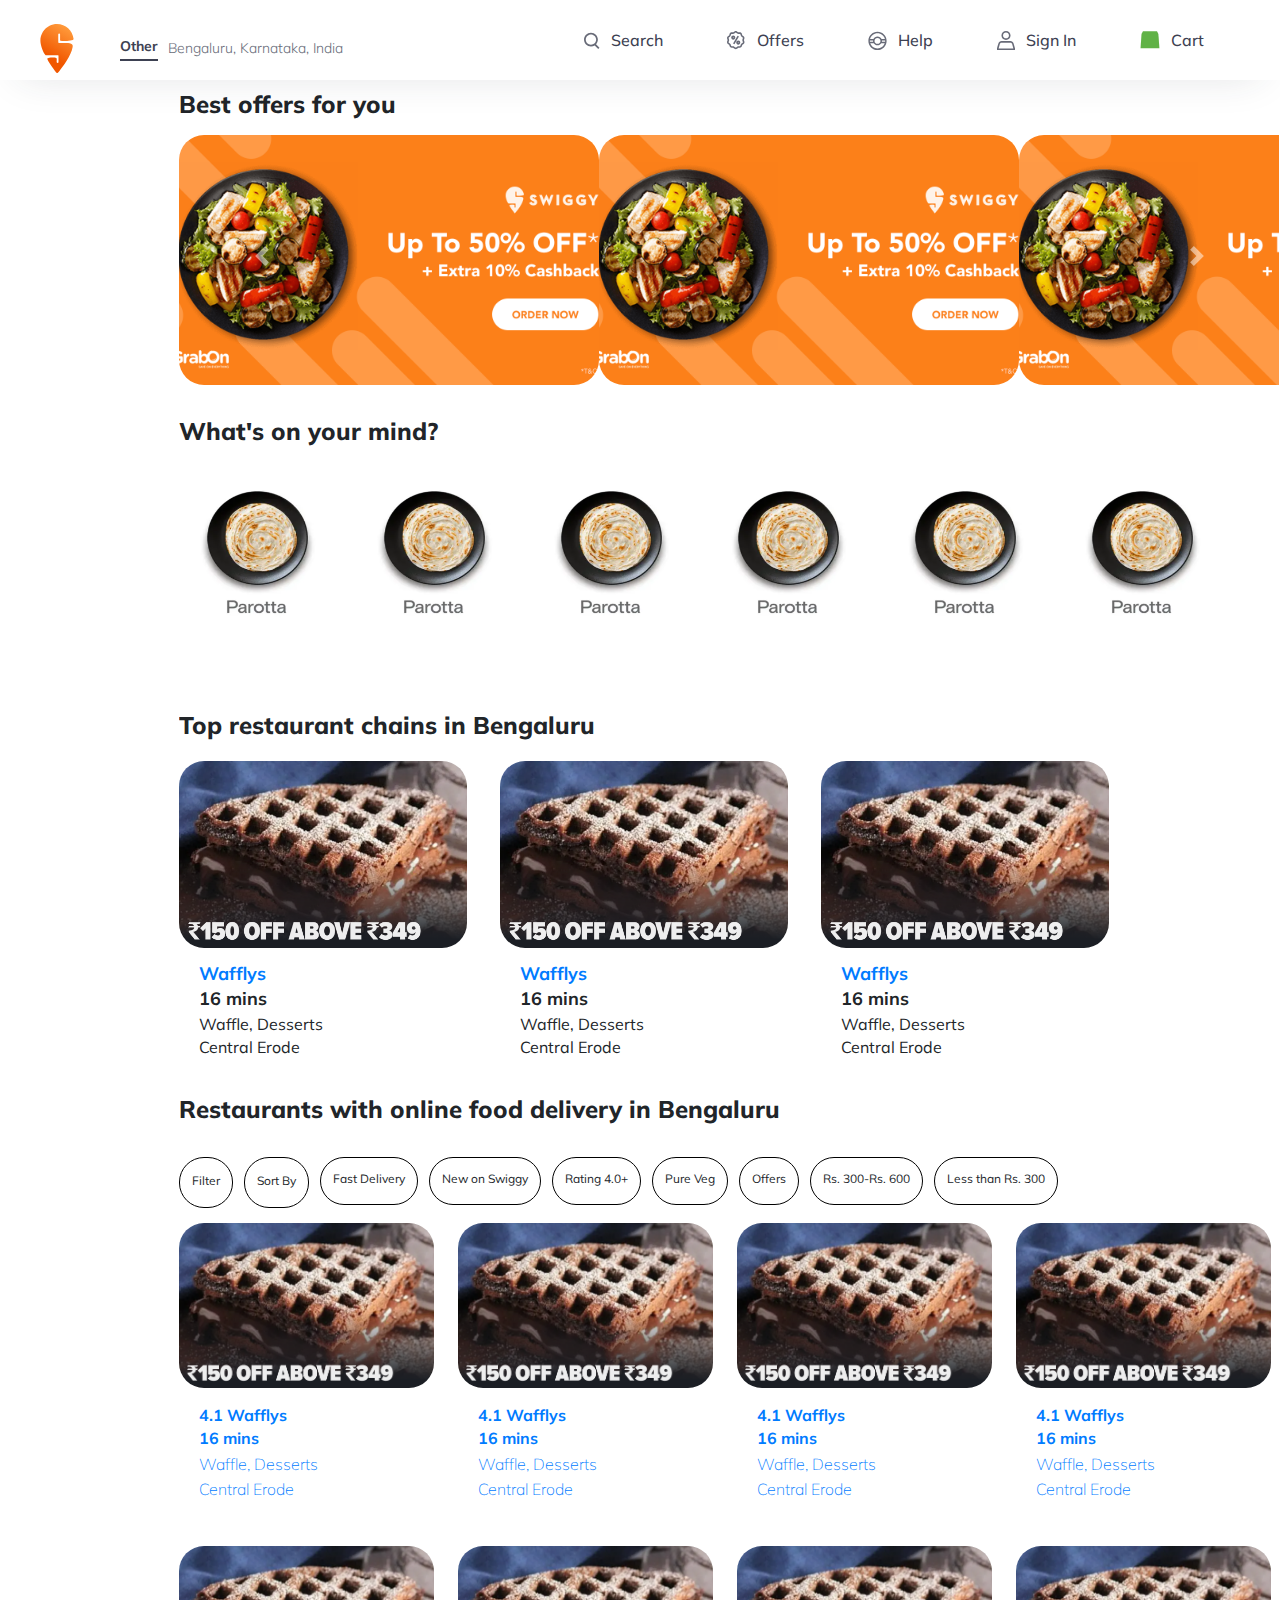
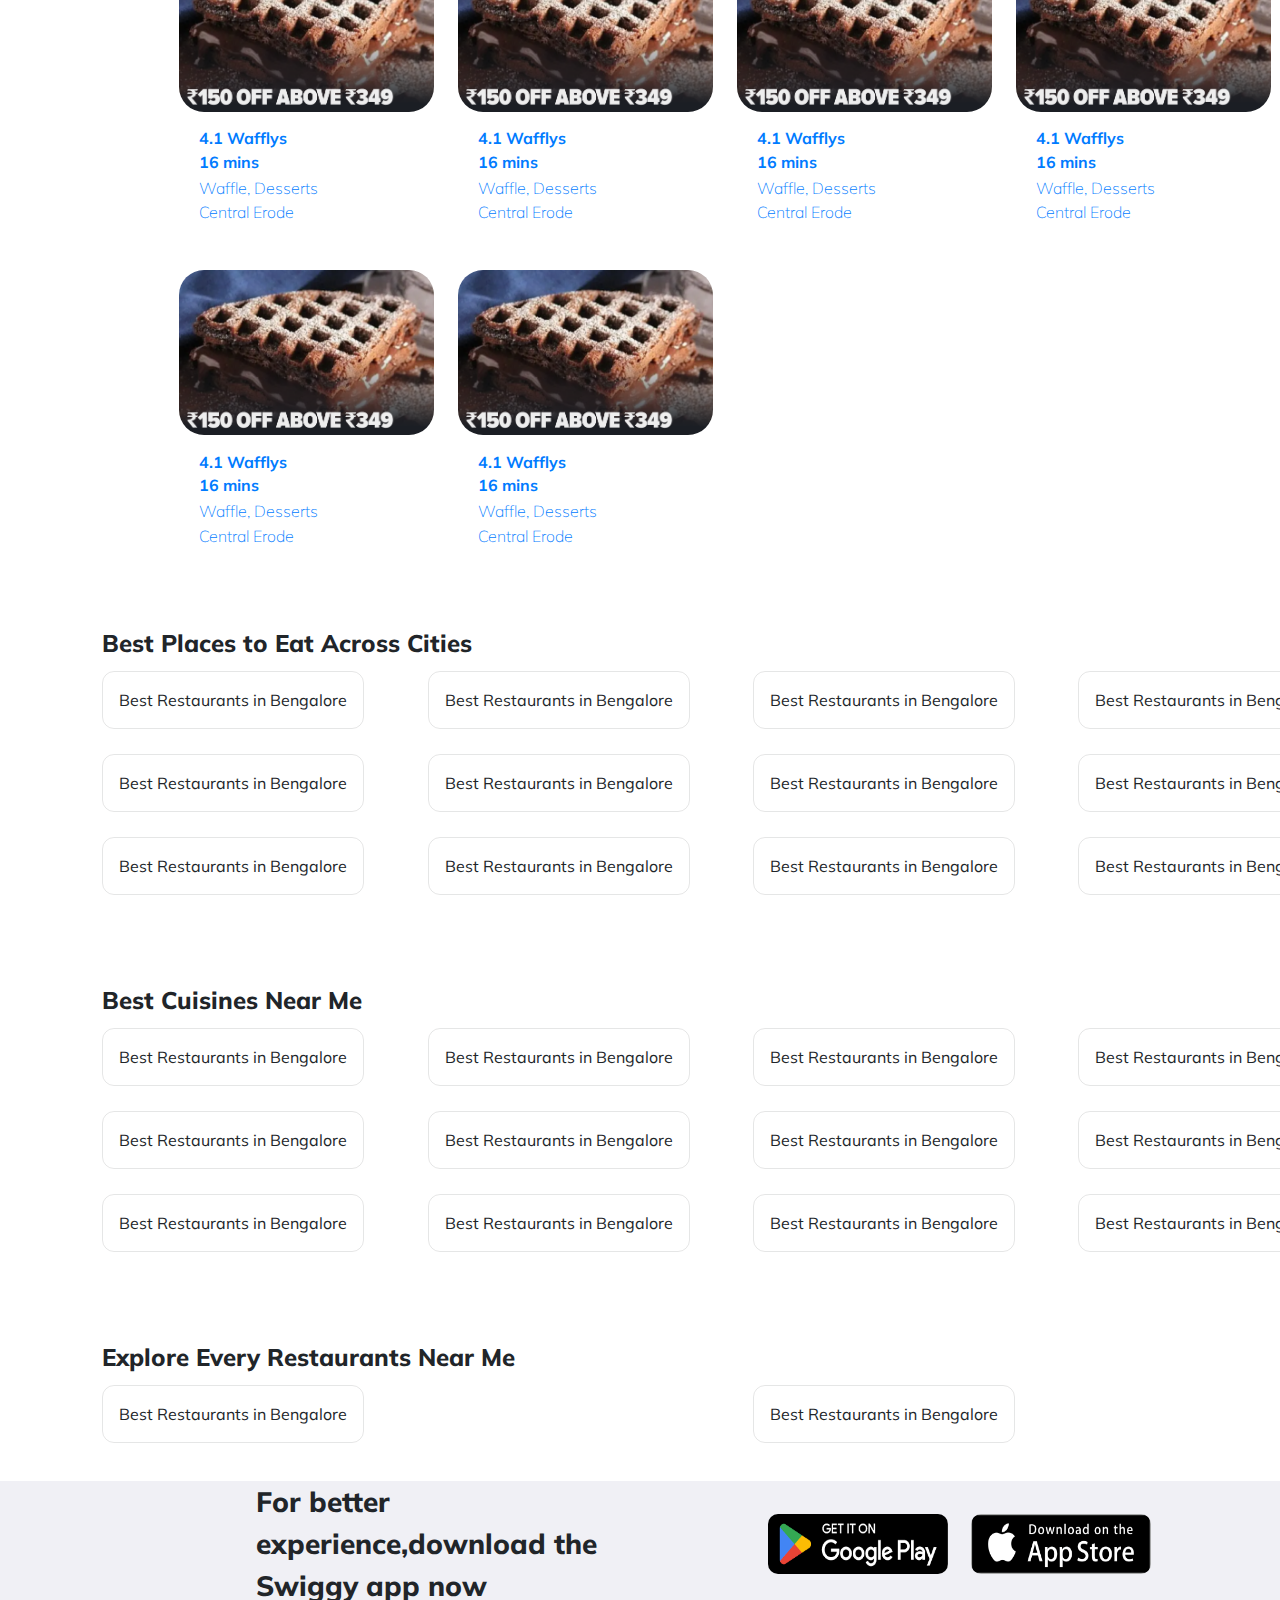
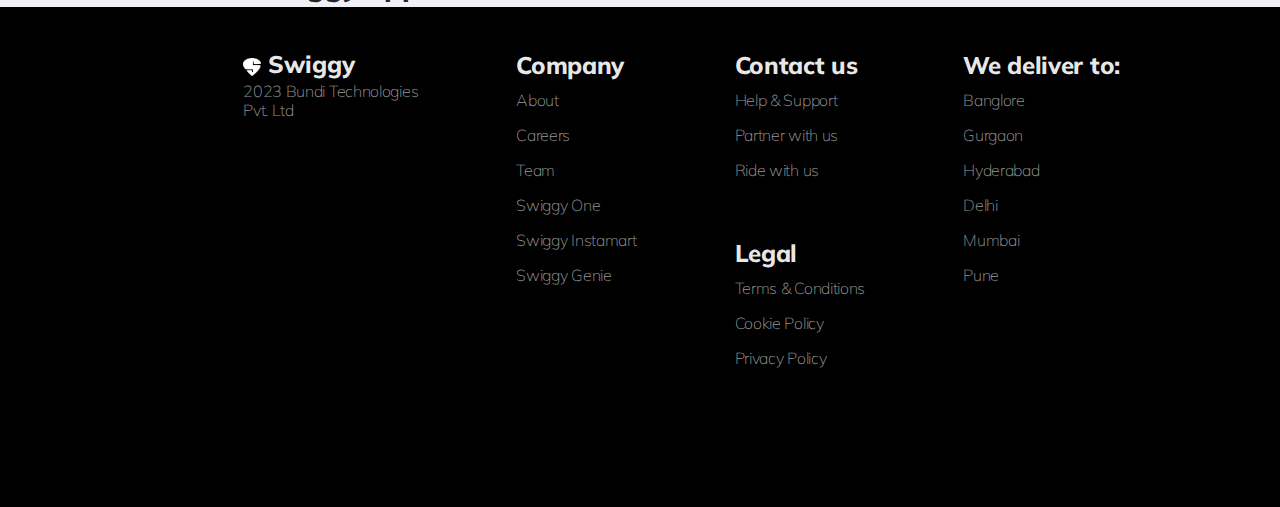
==== commit f7ca429a: "Added hyperlink to the restaurant page" ====
--- a/index.html
+++ b/index.html
@@ -198,27 +198,27 @@
           <h2>Top restaurant chains in Bengaluru</h2>
           <div class="restaurant_types">
             <div class="card" style="width: 18rem;">
-              <img class="card-img-top" src="images/waffy.png" alt="Card image cap">
+              <a href="./restaurant.html" target="_blank"><img class="card-img-top" src="images/waffy.png" alt="Card image cap"></a>
               <div class="card-body">
-                <h5>Wafflys</h5>
+                <a href="./restaurant.html" target="_blank"><h5>Wafflys</h5></a>
                 <h5>16 mins</h5>
                 <p>Waffle, Desserts</p>
                 <p class="address">Central Erode</p>
               </div>
             </div>
             <div class="card" style="width: 18rem;">
-              <img class="card-img-top" src="images/waffy.png" alt="Card image cap">
+              <a href="./restaurant.html" target="_blank"><img class="card-img-top" src="images/waffy.png" alt="Card image cap"></a>
               <div class="card-body">
-                <h5>Wafflys</h5>
+                <a href="./restaurant.html" target="_blank"><h5>Wafflys</h5></a>
                 <h5>16 mins</h5>
                 <p>Waffle, Desserts</p>
                 <p class="address">Central Erode</p>
               </div>
             </div>
             <div class="card" style="width: 18rem;">
-              <img class="card-img-top" src="images/waffy.png" alt="Card image cap">
+              <a href="./restaurant.html" target="_blank"><img class="card-img-top" src="images/waffy.png" alt="Card image cap"></a>
               <div class="card-body">
-                <h5>Wafflys</h5>
+                <a href="./restaurant.html" target="_blank"><h5>Wafflys</h5></a>
                 <h5>16 mins</h5>
                 <p>Waffle, Desserts</p>
                 <p class="address">Central Erode</p>
@@ -258,96 +258,96 @@
         </div>
 
         <div class="restaurants">
-          <div class="card">
-            <img class="card-img-top" src="images/waffy.png" alt="Card image cap">
-            <div class="card-body">
-              <h5><span><i class="fa-solid fa-star"></i></span>4.1 <span class="dot"><i class="fa-solid fa-circle"></i></span> Wafflys</h5>
-              <h5>16 mins</h5>
-              <p>Waffle, Desserts</p>
-              <p class="address">Central Erode</p>
-            </div>
-          </div>
-          <div class="card">
-            <img class="card-img-top" src="images/waffy.png" alt="Card image cap">
-            <div class="card-body">
-              <h5><span><i class="fa-solid fa-star"></i></span>4.1 <span class="dot"><i class="fa-solid fa-circle"></i></span> Wafflys</h5>
-              <h5>16 mins</h5>
-              <p>Waffle, Desserts</p>
-              <p class="address">Central Erode</p>
-            </div>
-          </div>
-          <div class="card">
-            <img class="card-img-top" src="images/waffy.png" alt="Card image cap">
-            <div class="card-body">
-              <h5><span><i class="fa-solid fa-star"></i></span>4.1 <span class="dot"><i class="fa-solid fa-circle"></i></span> Wafflys</h5>
-              <h5>16 mins</h5>
-              <p>Waffle, Desserts</p>
-              <p class="address">Central Erode</p>
-            </div>
-          </div>
-          <div class="card">
-            <img class="card-img-top" src="images/waffy.png" alt="Card image cap">
-            <div class="card-body">
-              <h5><span><i class="fa-solid fa-star"></i></span>4.1 <span class="dot"><i class="fa-solid fa-circle"></i></span> Wafflys</h5>
-              <h5>16 mins</h5>
-              <p>Waffle, Desserts</p>
-              <p class="address">Central Erode</p>
-            </div>
-          </div>
-          <div class="card">
-            <img class="card-img-top" src="images/waffy.png" alt="Card image cap">
-            <div class="card-body">
-              <h5><span><i class="fa-solid fa-star"></i></span>4.1 <span class="dot"><i class="fa-solid fa-circle"></i></span> Wafflys</h5>
-              <h5>16 mins</h5>
-              <p>Waffle, Desserts</p>
-              <p class="address">Central Erode</p>
-            </div>
-          </div>
-          <div class="card">
-            <img class="card-img-top" src="images/waffy.png" alt="Card image cap">
-            <div class="card-body">
-              <h5><span><i class="fa-solid fa-star"></i></span>4.1 <span class="dot"><i class="fa-solid fa-circle"></i></span> Wafflys</h5>
-              <h5>16 mins</h5>
-              <p>Waffle, Desserts</p>
-              <p class="address">Central Erode</p>
-            </div>
-          </div>
-          <div class="card">
-            <img class="card-img-top" src="images/waffy.png" alt="Card image cap">
-            <div class="card-body">
-              <h5><span><i class="fa-solid fa-star"></i></span>4.1 <span class="dot"><i class="fa-solid fa-circle"></i></span> Wafflys</h5>
-              <h5>16 mins</h5>
-              <p>Waffle, Desserts</p>
-              <p class="address">Central Erode</p>
-            </div>
-          </div>
-          <div class="card">
-            <img class="card-img-top" src="images/waffy.png" alt="Card image cap">
-            <div class="card-body">
-              <h5><span><i class="fa-solid fa-star"></i></span>4.1 <span class="dot"><i class="fa-solid fa-circle"></i></span> Wafflys</h5>
-              <h5>16 mins</h5>
-              <p>Waffle, Desserts</p>
-              <p class="address">Central Erode</p>
-            </div>
-          </div>
-          <div class="card">
-            <img class="card-img-top" src="images/waffy.png" alt="Card image cap">
-            <div class="card-body">
-              <h5><span><i class="fa-solid fa-star"></i></span>4.1 <span class="dot"><i class="fa-solid fa-circle"></i></span> Wafflys</h5>
-              <h5>16 mins</h5>
-              <p>Waffle, Desserts</p>
-              <p class="address">Central Erode</p>
-            </div>
-          </div>
-          <div class="card">
-            <img class="card-img-top" src="images/waffy.png" alt="Card image cap">
-            <div class="card-body">
-              <h5><span><i class="fa-solid fa-star"></i></span>4.1 <span class="dot"><i class="fa-solid fa-circle"></i></span> Wafflys</h5>
-              <h5>16 mins</h5>
-              <p>Waffle, Desserts</p>
-              <p class="address">Central Erode</p>
-            </div>
-          </div>
+          <a href = "./restaurant.html" target= "_blank"><div class="card">
+            <img class="card-img-top" src="images/waffy.png" alt="Card image cap">
+            <div class="card-body">
+              <h5><span><i class="fa-solid fa-star"></i></span>4.1 <span class="dot"><i class="fa-solid fa-circle"></i></span> Wafflys</h5>
+              <h5>16 mins</h5>
+              <p>Waffle, Desserts</p>
+              <p class="address">Central Erode</p>
+            </div>
+          </div></a>
+          <a href = "./restaurant.html" target= "_blank"><div class="card">
+            <img class="card-img-top" src="images/waffy.png" alt="Card image cap">
+            <div class="card-body">
+              <h5><span><i class="fa-solid fa-star"></i></span>4.1 <span class="dot"><i class="fa-solid fa-circle"></i></span> Wafflys</h5>
+              <h5>16 mins</h5>
+              <p>Waffle, Desserts</p>
+              <p class="address">Central Erode</p>
+            </div>
+          </div></a>
+          <a href = "./restaurant.html" target= "_blank"><div class="card">
+            <img class="card-img-top" src="images/waffy.png" alt="Card image cap">
+            <div class="card-body">
+              <h5><span><i class="fa-solid fa-star"></i></span>4.1 <span class="dot"><i class="fa-solid fa-circle"></i></span> Wafflys</h5>
+              <h5>16 mins</h5>
+              <p>Waffle, Desserts</p>
+              <p class="address">Central Erode</p>
+            </div>
+          </div></a>
+          <a href = "./restaurant.html" target= "_blank"><div class="card">
+            <img class="card-img-top" src="images/waffy.png" alt="Card image cap">
+            <div class="card-body">
+              <h5><span><i class="fa-solid fa-star"></i></span>4.1 <span class="dot"><i class="fa-solid fa-circle"></i></span> Wafflys</h5>
+              <h5>16 mins</h5>
+              <p>Waffle, Desserts</p>
+              <p class="address">Central Erode</p>
+            </div>
+          </div></a>
+          <a href = "./restaurant.html" target= "_blank"><div class="card">
+            <img class="card-img-top" src="images/waffy.png" alt="Card image cap">
+            <div class="card-body">
+              <h5><span><i class="fa-solid fa-star"></i></span>4.1 <span class="dot"><i class="fa-solid fa-circle"></i></span> Wafflys</h5>
+              <h5>16 mins</h5>
+              <p>Waffle, Desserts</p>
+              <p class="address">Central Erode</p>
+            </div>
+          </div></a>
+          <a href = "./restaurant.html" target= "_blank"><div class="card">
+            <img class="card-img-top" src="images/waffy.png" alt="Card image cap">
+            <div class="card-body">
+              <h5><span><i class="fa-solid fa-star"></i></span>4.1 <span class="dot"><i class="fa-solid fa-circle"></i></span> Wafflys</h5>
+              <h5>16 mins</h5>
+              <p>Waffle, Desserts</p>
+              <p class="address">Central Erode</p>
+            </div>
+          </div></a>
+          <a href = "./restaurant.html" target= "_blank"><div class="card">
+            <img class="card-img-top" src="images/waffy.png" alt="Card image cap">
+            <div class="card-body">
+              <h5><span><i class="fa-solid fa-star"></i></span>4.1 <span class="dot"><i class="fa-solid fa-circle"></i></span> Wafflys</h5>
+              <h5>16 mins</h5>
+              <p>Waffle, Desserts</p>
+              <p class="address">Central Erode</p>
+            </div>
+          </div></a>
+          <a href = "./restaurant.html" target= "_blank"><div class="card">
+            <img class="card-img-top" src="images/waffy.png" alt="Card image cap">
+            <div class="card-body">
+              <h5><span><i class="fa-solid fa-star"></i></span>4.1 <span class="dot"><i class="fa-solid fa-circle"></i></span> Wafflys</h5>
+              <h5>16 mins</h5>
+              <p>Waffle, Desserts</p>
+              <p class="address">Central Erode</p>
+            </div>
+          </div></a>
+          <a href = "./restaurant.html" target= "_blank"><div class="card">
+            <img class="card-img-top" src="images/waffy.png" alt="Card image cap">
+            <div class="card-body">
+              <h5><span><i class="fa-solid fa-star"></i></span>4.1 <span class="dot"><i class="fa-solid fa-circle"></i></span> Wafflys</h5>
+              <h5>16 mins</h5>
+              <p>Waffle, Desserts</p>
+              <p class="address">Central Erode</p>
+            </div>
+          </div></a>
+          <a href = "./restaurant.html" target= "_blank"><div class="card">
+            <img class="card-img-top" src="images/waffy.png" alt="Card image cap">
+            <div class="card-body">
+              <h5><span><i class="fa-solid fa-star"></i></span>4.1 <span class="dot"><i class="fa-solid fa-circle"></i></span> Wafflys</h5>
+              <h5>16 mins</h5>
+              <p>Waffle, Desserts</p>
+              <p class="address">Central Erode</p>
+            </div>
+          </div></a>
         </div>
       </section>
       <section class="best_places">
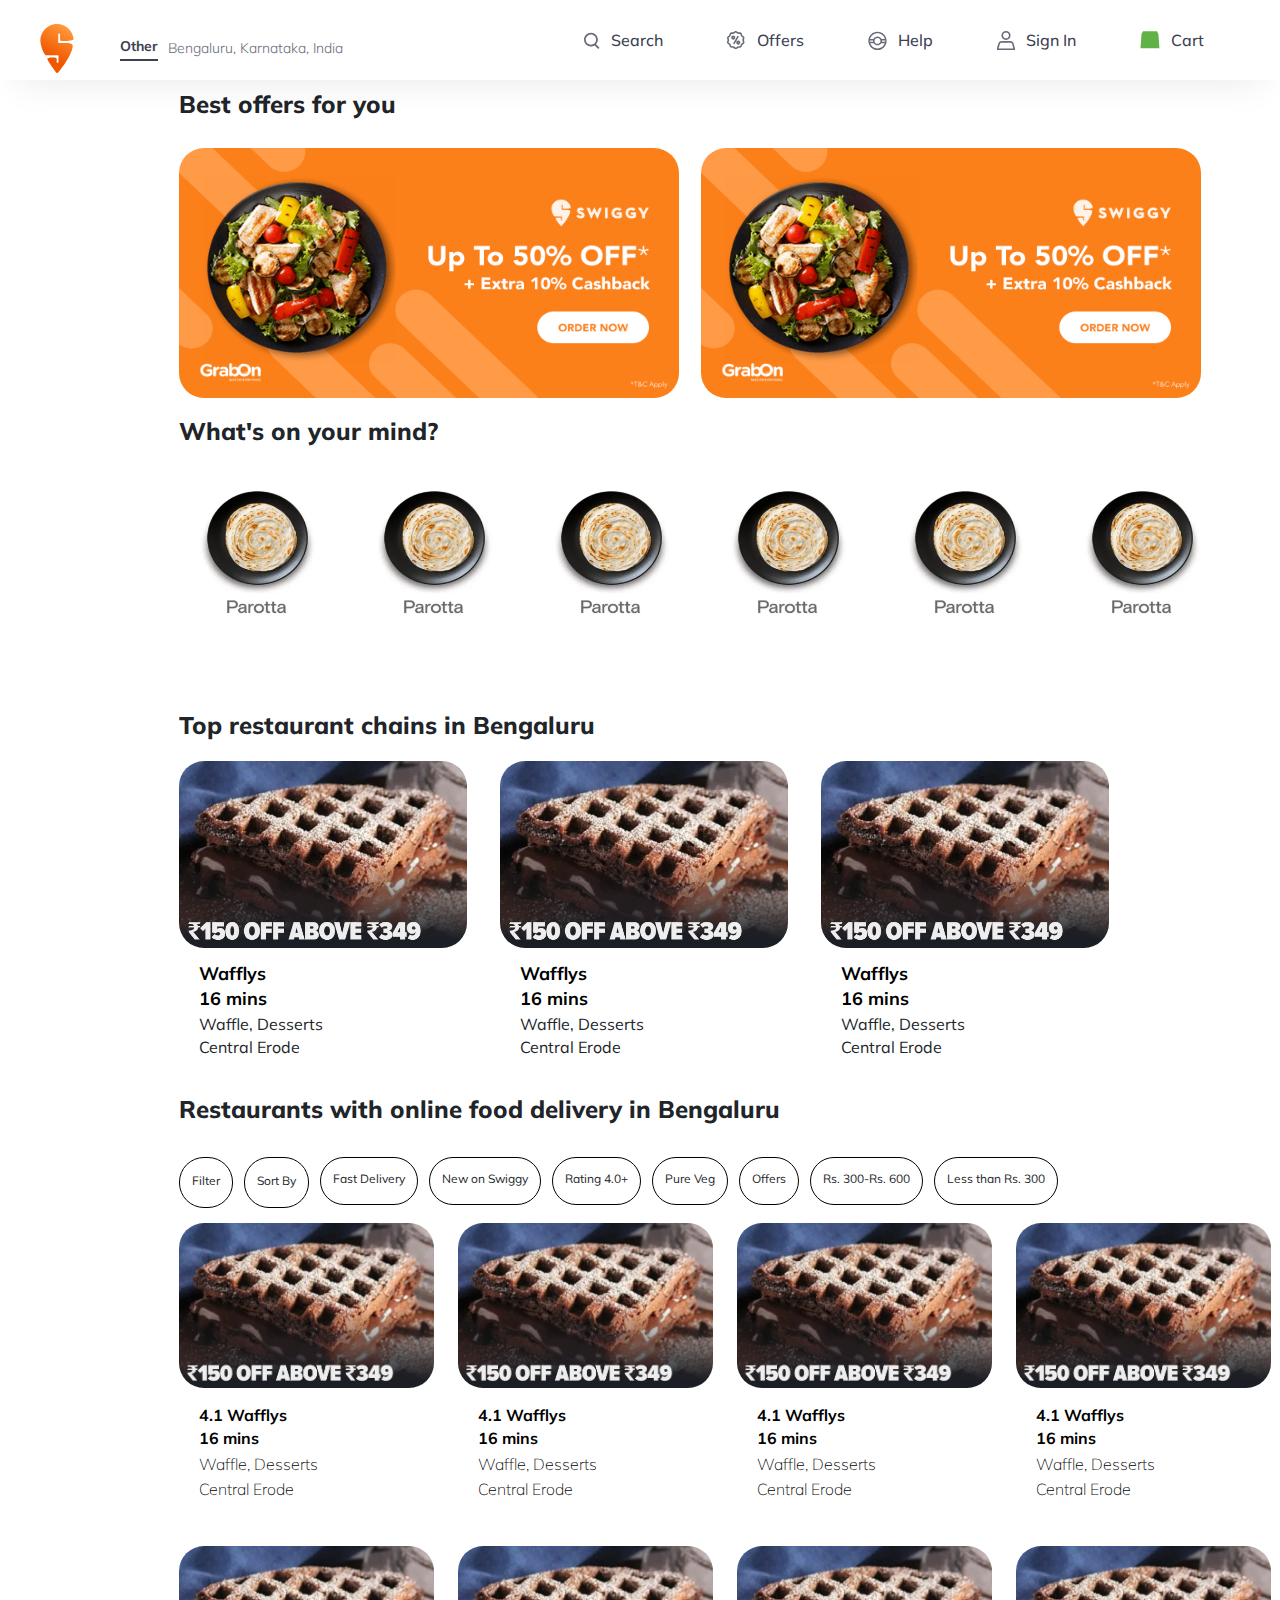
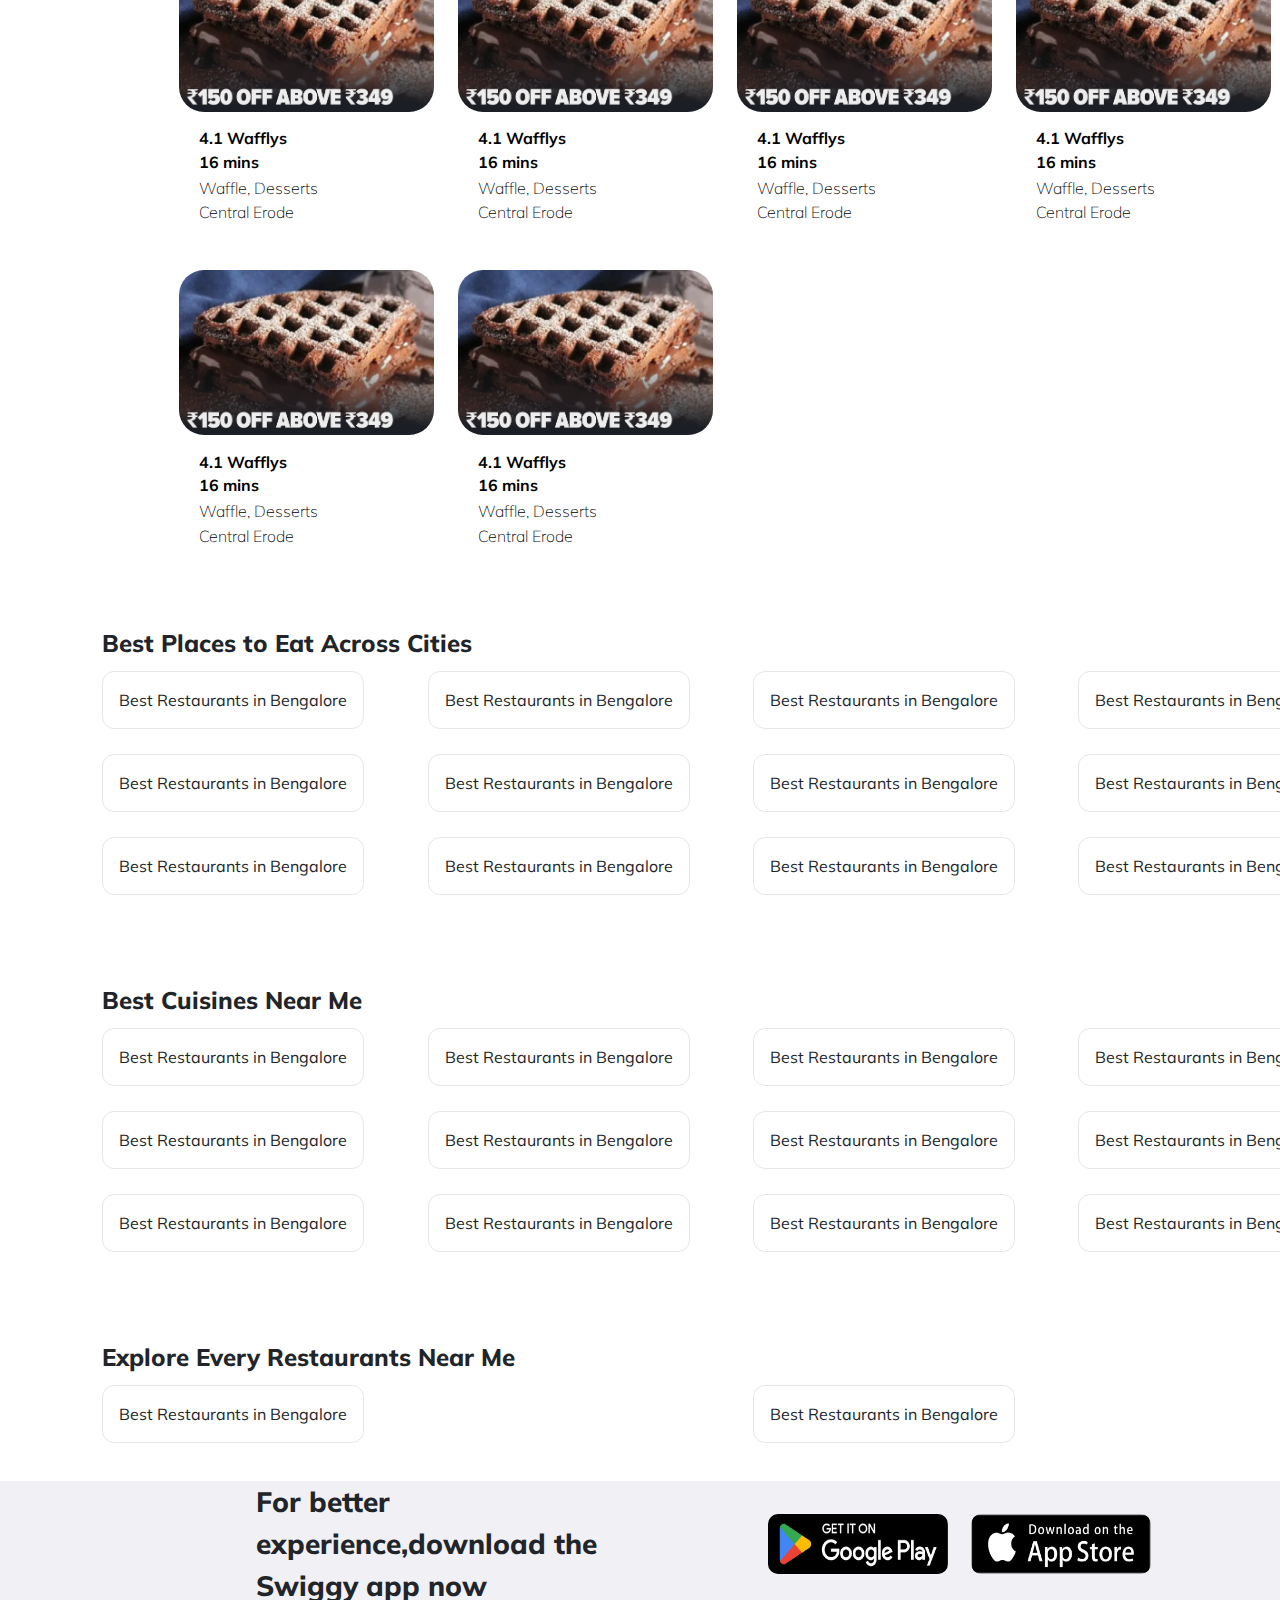
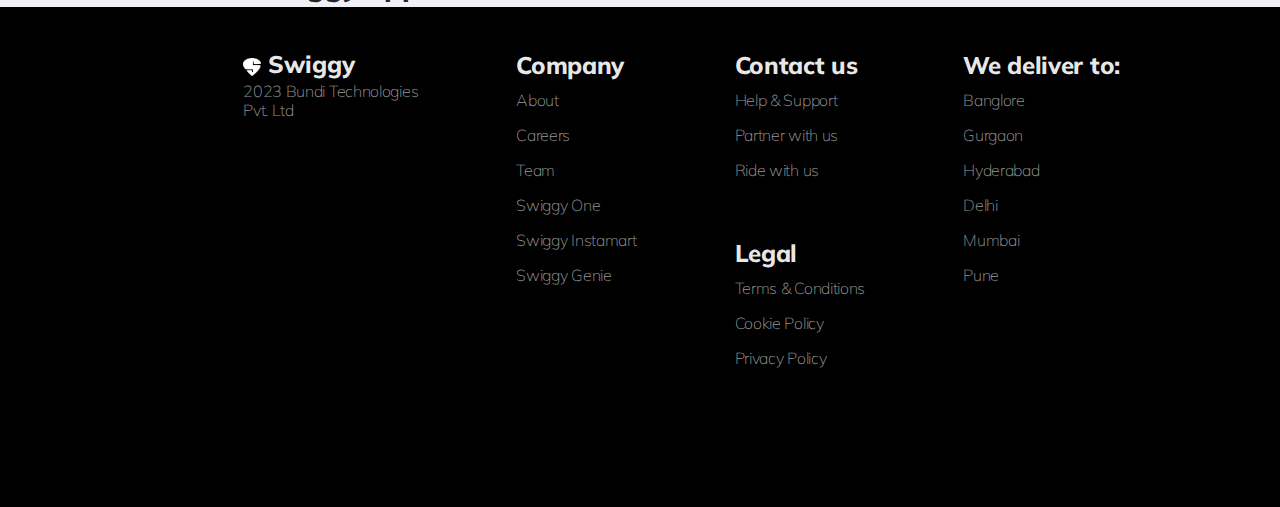
==== commit 30f36b73: "Updated best offers section" ====
--- a/index.html
+++ b/index.html
@@ -165,21 +165,21 @@
       <section class="main">
         <div class="offers">
           <h2>Best offers for you</h2>
-          <div class="offer_items carousel slide" id="mycarousel" data-ride="carousel">
+          <div class="offer_items" id="mycarousel">
             <div class="carousel-inner">
-              <div class="carousel-item active"><img src="./images/offer1.png" width="420" height="250"></a></div>
-              <div class="carousel-item active"><img src="./images/offer1.png" width="420" height="250"></div>
-              <div class="carousel-item active"><img src="./images/offer1.png" width="420" height="250"></div>
-              <div class="carousel-item"><img src="./images/offer1.png" width="420" height="250"></div>
-              <a class="carousel-control-prev" href="#mycarousel" role="button" data-slide="prev">
-                <span class="carousel-control-prev-icon" aria-hidden="true"></span>
-                <span class="sr-only">Previous</span>
-              </a>
-              <a class="carousel-control-next" href="#mycarousel" role="button" data-slide="next">
-                <span class="carousel-control-next-icon" aria-hidden="true"></span>
-                <span class="sr-only">Next</span>
-              </a>
-            </div>
+              <img src="./images/offer1.png" width="500" height="250">
+              <img src="./images/offer1.png" width="500" height="250">
+              <!-- <div class="carousel-item "><img src="./images/offer1.png" class="d-block" width="420" height="250"></div>
+              <div class="carousel-item"><img src="./images/offer1.png" width="420" height="250"></div> -->
+            </div>
+            <!-- <button class="carousel-control-prev" type="button" data-bs-target="#mycarousel" data-bs-slide="prev">
+              <span class="carousel-control-prev-icon" aria-hidden="true"></span>
+              <span class="visually-hidden">Previous</span>
+            </button>
+            <button class="carousel-control-next" type="button" data-bs-target="#mycarousel" data-bs-slide="next">
+              <span class="carousel-control-next-icon" aria-hidden="true"></span>
+              <span class="visually-hidden">Next</span>
+            </button> -->
           </div>
         </div>
         <div class="dishes">
@@ -493,5 +493,7 @@
           </div>
         </div>
       </footer>
+
+      <!-- <script src="https://cdn.jsdelivr.net/npm/bootstrap@5.3.3/dist/js/bootstrap.bundle.min.js" integrity="sha384-YvpcrYf0tY3lHB60NNkmXc5s9fDVZLESaAA55NDzOxhy9GkcIdslK1eN7N6jIeHz" crossorigin="anonymous"></script> -->
   </body>
 </html>--- a/style.css
+++ b/style.css
@@ -3,7 +3,10 @@
     padding: 0;
     font-family: 'Mulish', sans-serif;
   }
-  
+  a
+  {
+    text-decoration: none;
+  }
   /* navbar section */
   .navigation {
     box-shadow: 0 15px 40px -20px rgb(40 44 63 / 15%);
@@ -141,7 +144,6 @@
   .offers .offer_items img
   {
     border-radius: 25px;
-    object-fit: cover;
     margin-top: 2%;
     margin-right: 2%;
   }
@@ -191,6 +193,7 @@
     font-size: 18px;
     font-weight: 700;
     margin-top: -2%;
+    color: #000;
   }
   .top_restaurant .restaurant_types .card .card-body p
   {
@@ -241,6 +244,7 @@
     border: none;
     margin-right: 3%;
     cursor: pointer;
+    color: #000;
   }
   .restaurants .card img
   {
